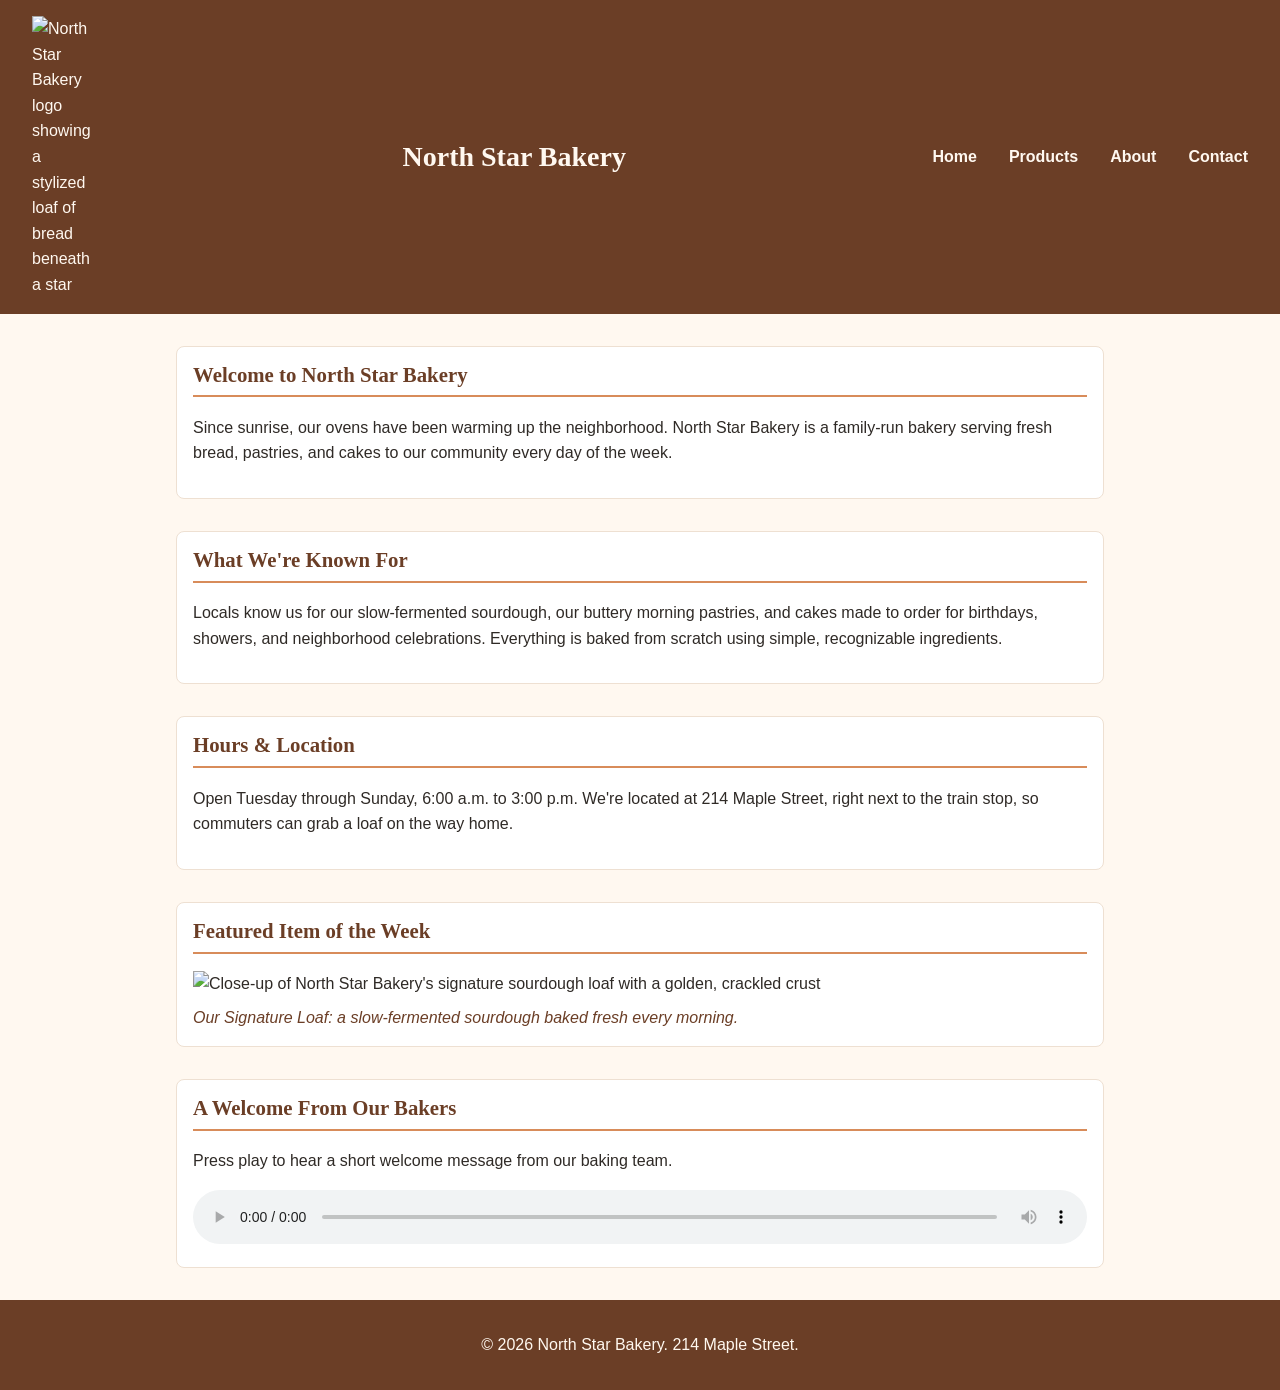
==== index.html @ 5731008a "Add files via upload" ====
<!DOCTYPE html>
<html lang="en">
<head>
  <meta charset="UTF-8">
  <meta name="viewport" content="width=device-width, initial-scale=1.0">
  <title>North Star Bakery - Home</title>
  <link rel="stylesheet" href="styles.css">
</head>
<body>
  <header>
    <img src="media/bakery-logo_c.png" alt="North Star Bakery logo showing a stylized loaf of bread beneath a star">
    <h1>North Star Bakery</h1>
    <nav>
      <ul>
        <li><a href="index.html">Home</a></li>
        <li><a href="products.html">Products</a></li>
        <li><a href="about.html">About</a></li>
        <li><a href="contact.html">Contact</a></li>
      </ul>
    </nav>
  </header>

  <main>
    <section>
      <h2>Welcome to North Star Bakery</h2>
      <p>Since sunrise, our ovens have been warming up the neighborhood. North Star Bakery is a family-run bakery
        serving fresh bread, pastries, and cakes to our community every day of the week.</p>
    </section>

    <section>
      <h2>What We're Known For</h2>
      <p>Locals know us for our slow-fermented sourdough, our buttery morning pastries, and cakes made to order for
        birthdays, showers, and neighborhood celebrations. Everything is baked from scratch using simple,
        recognizable ingredients.</p>
    </section>

    <section>
      <h2>Hours &amp; Location</h2>
      <p>Open Tuesday through Sunday, 6:00 a.m. to 3:00 p.m. We're located at 214 Maple Street, right next to the
        train stop, so commuters can grab a loaf on the way home.</p>
    </section>

    <section>
      <h2>Featured Item of the Week</h2>
      <figure>
        <img src="media/bakery-signature-loaf_c.png" alt="Close-up of North Star Bakery's signature sourdough loaf with a golden, crackled crust">
        <figcaption>Our Signature Loaf: a slow-fermented sourdough baked fresh every morning.</figcaption>
      </figure>
    </section>

    <section>
      <h2>A Welcome From Our Bakers</h2>
      <p>Press play to hear a short welcome message from our baking team.</p>
      <audio controls>
        <source src="media/bakery-welcome_c.mp3" type="audio/mpeg">
        Your browser does not support embedded audio. You can
        <a href="media/bakery-welcome_c.mp3">download the welcome message</a> instead.
      </audio>
    </section>
  </main>

  <footer>
    <p>&copy; 2026 North Star Bakery. 214 Maple Street.</p>
  </footer>
</body>
</html>
---- styles.css ----
/* =========================================================
   North Star Bakery - styles.css
   Visual design system: 4 colors, 2 font families, mobile-first
   ========================================================= */

:root {
  --color-cream: #FFF8F0;     /* page background */
  --color-brown: #6B3E26;     /* headings, header/footer background */
  --color-peach: #D88C5A;     /* accents, buttons, highlights */
  --color-charcoal: #2F2A26;  /* body text */

  --font-heading: Georgia, 'Times New Roman', serif;
  --font-body: Verdana, Arial, Helvetica, sans-serif;

  --space-sm: 0.5rem;
  --space-md: 1rem;
  --space-lg: 2rem;
}

/* ---------- Base / reset ---------- */
* {
  box-sizing: border-box;
}

body {
  margin: 0;
  font-family: var(--font-body);
  background-color: var(--color-cream);
  color: var(--color-charcoal);
  line-height: 1.6;
}

h1, h2, h3 {
  font-family: var(--font-heading);
  color: var(--color-brown);
  line-height: 1.2;
}

h3 {
  font-size: 1.1rem;
  margin: 0 0 var(--space-sm);
}

h1 {
  font-size: 1.75rem;
  margin: 0;
}

h2 {
  font-size: 1.3rem;
  border-bottom: 2px solid var(--color-peach);
  padding-bottom: var(--space-sm);
  margin-top: 0;
}

a {
  color: var(--color-brown);
}

a:hover,
a:focus {
  color: var(--color-peach);
}

img {
  max-width: 100%;
  height: auto;
  display: block;
}

/* ---------- Header & navigation ---------- */
header {
  background-color: var(--color-brown);
  color: var(--color-cream);
  padding: var(--space-md);
}

header h1 {
  color: var(--color-cream);
}

header img {
  width: 64px;
  margin-bottom: var(--space-sm);
}

nav ul {
  list-style: none;
  margin: var(--space-md) 0 0;
  padding: 0;
  display: flex;
  flex-direction: column;
  gap: var(--space-sm);
}

nav a {
  color: var(--color-cream);
  text-decoration: none;
  font-weight: bold;
}

nav a:hover,
nav a:focus {
  color: var(--color-peach);
}

/* ---------- Layout ---------- */
main {
  max-width: 960px;
  margin: 0 auto;
  padding: var(--space-lg) var(--space-md);
  display: flex;
  flex-direction: column;
  gap: var(--space-lg);
}

section {
  background-color: #fff;
  border: 1px solid #eee0d2;
  border-radius: 8px;
  padding: var(--space-md);
}

/* Card-style layout used for grouped content (e.g. product categories) */
.card-group {
  display: flex;
  flex-direction: column;
  gap: var(--space-md);
}

.card-group > div {
  flex: 1;
  padding: var(--space-md);
  background-color: var(--color-cream);
  border: 1px solid #eee0d2;
  border-radius: 6px;
}

/* ---------- Figures & media ---------- */
figure {
  margin: 0;
}

figcaption {
  font-style: italic;
  color: var(--color-brown);
  margin-top: var(--space-sm);
}

video,
audio {
  width: 100%;
}

/* ---------- Forms ---------- */
fieldset {
  border: 2px solid var(--color-peach);
  border-radius: 8px;
  padding: var(--space-md);
}

legend {
  font-family: var(--font-heading);
  color: var(--color-brown);
  padding: 0 var(--space-sm);
  font-weight: bold;
}

label {
  font-weight: bold;
  display: block;
  margin-top: var(--space-md);
}

input,
select,
textarea {
  width: 100%;
  padding: var(--space-sm);
  margin-top: var(--space-sm);
  border: 1px solid #c9b8a6;
  border-radius: 4px;
  font-family: var(--font-body);
  font-size: 1rem;
}

button {
  margin-top: var(--space-md);
  background-color: var(--color-peach);
  color: var(--color-charcoal);
  border: none;
  padding: 0.75rem 1.5rem;
  border-radius: 4px;
  font-weight: bold;
  font-size: 1rem;
  cursor: pointer;
}

button:hover,
button:focus {
  background-color: var(--color-brown);
  color: var(--color-cream);
}

/* ---------- Footer ---------- */
footer {
  background-color: var(--color-brown);
  color: var(--color-cream);
  text-align: center;
  padding: var(--space-md);
}

/* =========================================================
   Responsive layout: larger screens (tablet and up)
   ========================================================= */
@media (min-width: 700px) {
  header {
    display: flex;
    align-items: center;
    justify-content: space-between;
    padding: var(--space-md) var(--space-lg);
  }

  header img {
    margin-bottom: 0;
  }

  nav ul {
    flex-direction: row;
    margin-top: 0;
    gap: var(--space-lg);
  }

  .card-group {
    flex-direction: row;
  }
}
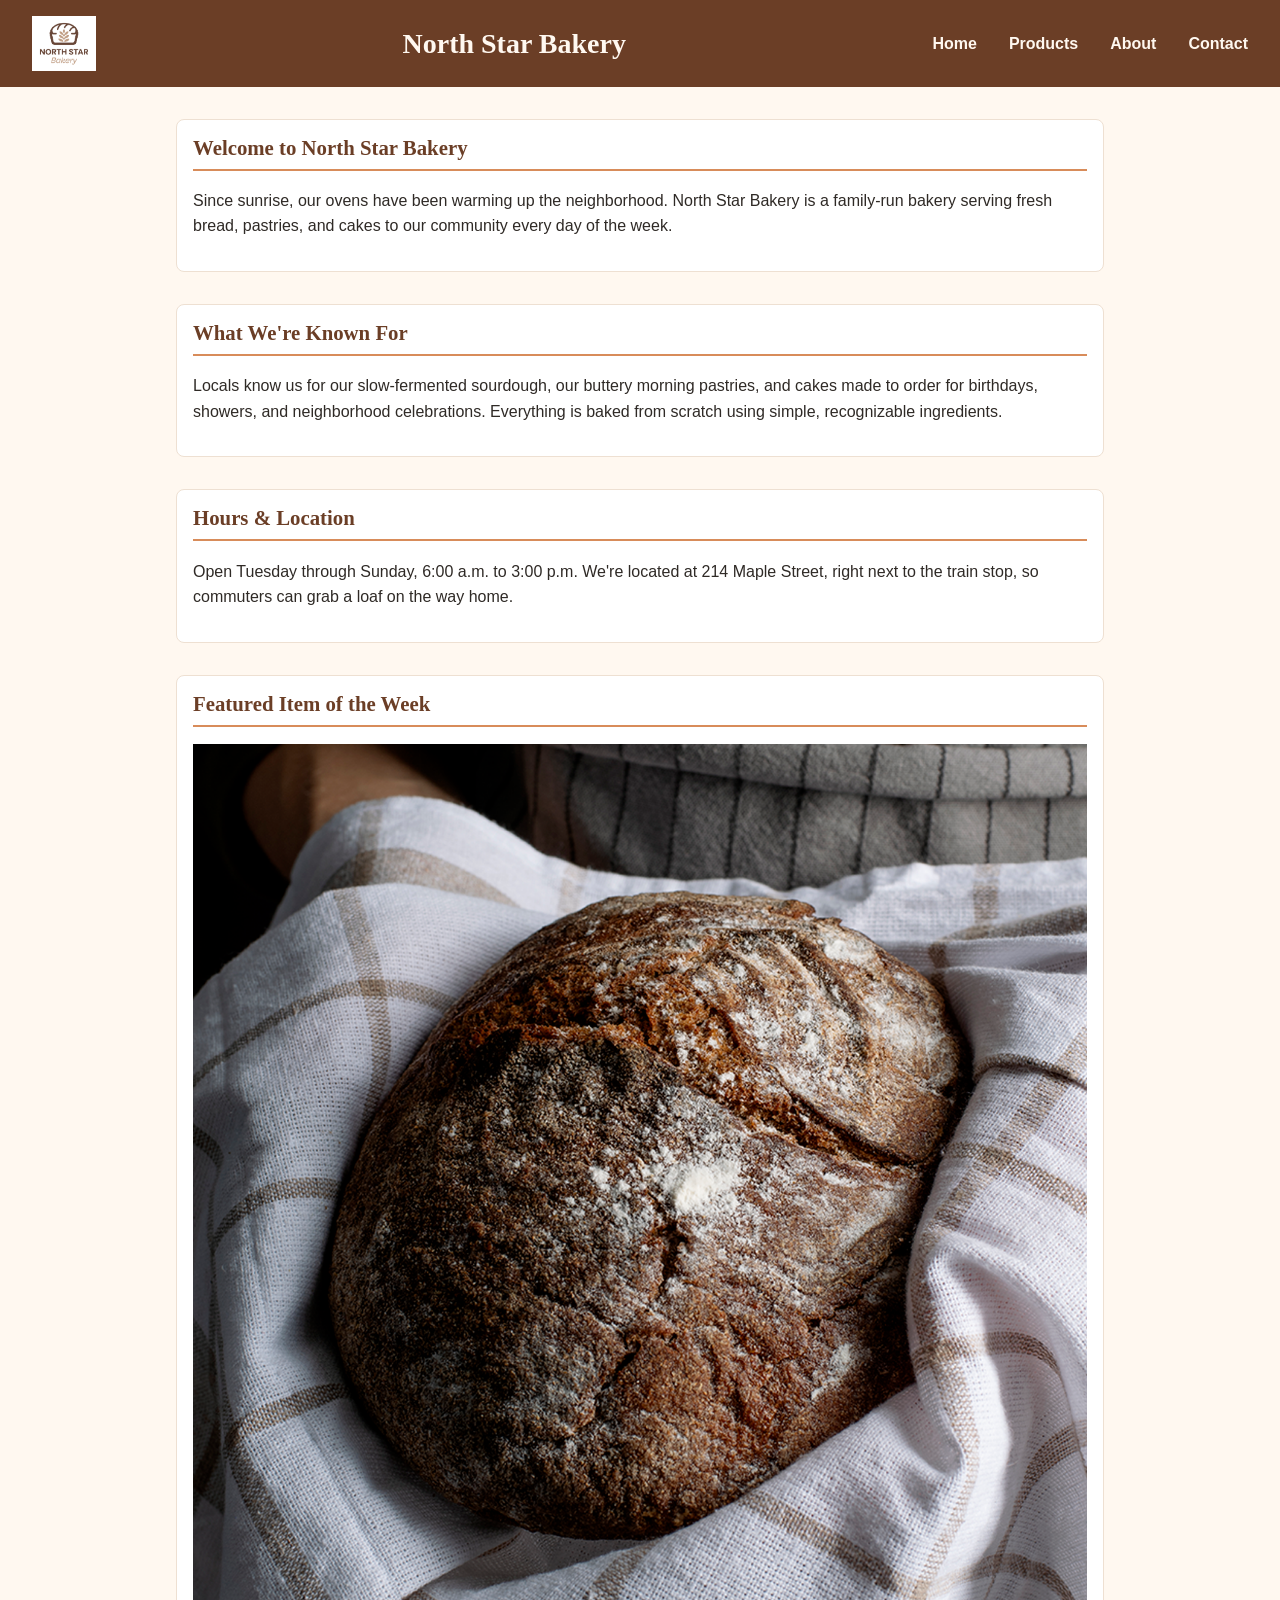
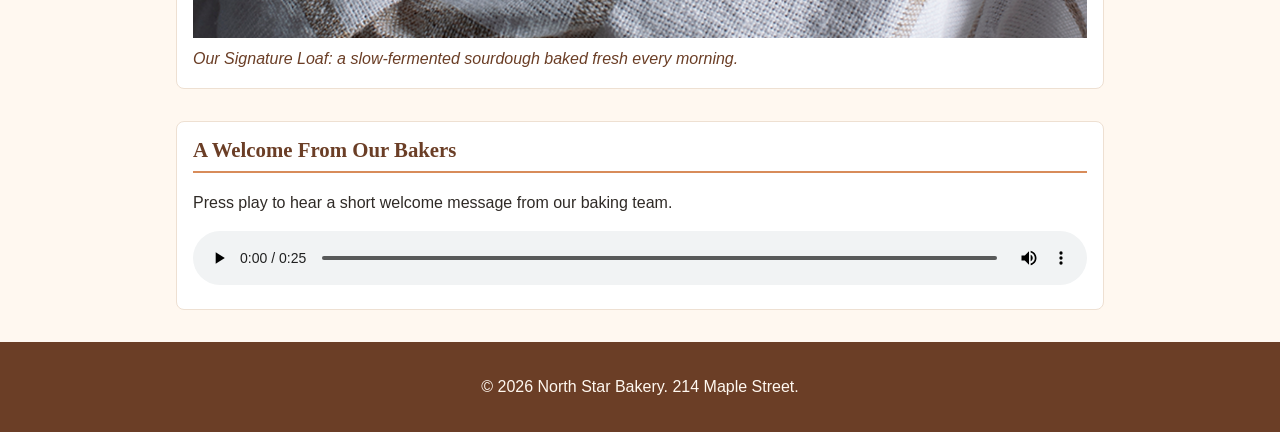
==== commit 30afb7d1: "Update image and audio file references in index.html" ====
--- a/index.html
+++ b/index.html
@@ -8,7 +8,7 @@
 </head>
 <body>
   <header>
-    <img src="media/bakery-logo_c.png" alt="North Star Bakery logo showing a stylized loaf of bread beneath a star">
+    <img src="media/bakery-logo.png" alt="North Star Bakery logo showing a stylized loaf of bread beneath a star">
     <h1>North Star Bakery</h1>
     <nav>
       <ul>
@@ -43,7 +43,7 @@
     <section>
       <h2>Featured Item of the Week</h2>
       <figure>
-        <img src="media/bakery-signature-loaf_c.png" alt="Close-up of North Star Bakery's signature sourdough loaf with a golden, crackled crust">
+        <img src="media/bakery-signature-loaf.jpg" alt="Close-up of North Star Bakery's signature sourdough loaf with a golden, crackled crust">
         <figcaption>Our Signature Loaf: a slow-fermented sourdough baked fresh every morning.</figcaption>
       </figure>
     </section>
@@ -52,9 +52,9 @@
       <h2>A Welcome From Our Bakers</h2>
       <p>Press play to hear a short welcome message from our baking team.</p>
       <audio controls>
-        <source src="media/bakery-welcome_c.mp3" type="audio/mpeg">
+        <source src="media/bakery-welcome.mp3" type="audio/mpeg">
         Your browser does not support embedded audio. You can
-        <a href="media/bakery-welcome_c.mp3">download the welcome message</a> instead.
+        <a href="media/bakery-welcome.mp3">download the welcome message</a> instead.
       </audio>
     </section>
   </main>
